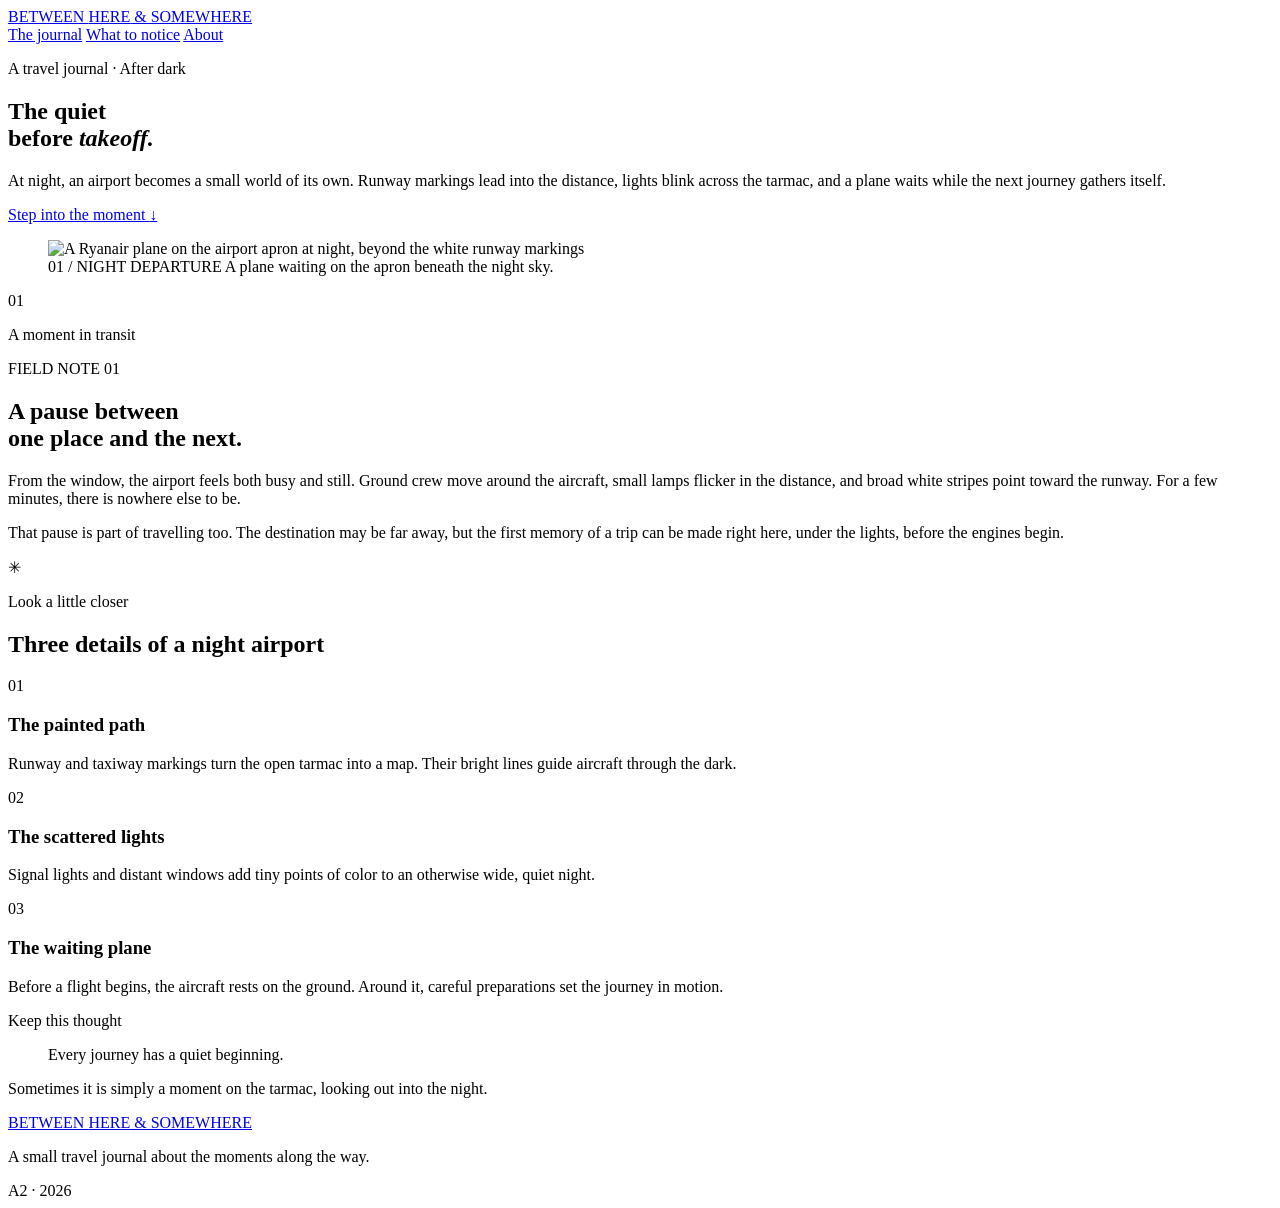
==== a2/index.html @ 98ce02ce "Add A2 night flight journal page" ====
<!-- chaoukisami2 -->
<!doctype html>
<html lang="en">
<head>
  <meta charset="utf-8">
  <meta name="viewport" content="width=device-width, initial-scale=1">
  <meta name="description" content="A short travel journal about the quiet moments before a night flight.">
  <title>Between Here &amp; Somewhere | A Night Flight Journal</title>
  <link rel="stylesheet" href="style.css">
</head>
<body>
  <header class="site-header">
    <a class="wordmark" href="#top">BETWEEN <span>HERE</span> &amp; SOMEWHERE</a>
    <nav aria-label="Main navigation">
      <a href="#journal">The journal</a>
      <a href="#noticing">What to notice</a>
      <a href="#footer">About</a>
    </nav>
  </header>

  <main id="top">
    <section class="hero" aria-labelledby="page-title">
      <div class="hero-copy">
        <p class="eyebrow"><span></span> A travel journal · After dark</p>
        <h1 id="page-title">The quiet<br>before <em>takeoff.</em></h1>
        <p class="intro">At night, an airport becomes a small world of its own. Runway markings lead into the distance, lights blink across the tarmac, and a plane waits while the next journey gathers itself.</p>
        <a class="text-link" href="#journal">Step into the moment <span aria-hidden="true">↓</span></a>
      </div>
      <figure class="hero-photo">
        <img class="hero-image" src="images/airport-night.jpg" alt="A Ryanair plane on the airport apron at night, beyond the white runway markings">
        <figcaption><span>01 / NIGHT DEPARTURE</span> A plane waiting on the apron beneath the night sky.</figcaption>
      </figure>
      <div class="hero-index" aria-hidden="true">01</div>
    </section>

    <section class="journal" id="journal" aria-labelledby="journal-title">
      <div class="journal-label"><p class="eyebrow">A moment in transit</p><span class="rule"></span><span class="small-label">FIELD NOTE 01</span></div>
      <div class="journal-copy">
        <h2 id="journal-title">A pause between<br>one place and the next.</h2>
        <p>From the window, the airport feels both busy and still. Ground crew move around the aircraft, small lamps flicker in the distance, and broad white stripes point toward the runway. For a few minutes, there is nowhere else to be.</p>
        <p>That pause is part of travelling too. The destination may be far away, but the first memory of a trip can be made right here, under the lights, before the engines begin.</p>
      </div>
      <div class="journal-mark" aria-hidden="true">✳</div>
    </section>

    <section class="noticing" id="noticing" aria-labelledby="noticing-title">
      <div class="section-heading">
        <p class="eyebrow">Look a little closer</p>
        <h2 id="noticing-title">Three details of a night airport</h2>
      </div>
      <div class="detail-grid">
        <article class="detail-card"><span class="detail-number">01</span><h3>The painted path</h3><p>Runway and taxiway markings turn the open tarmac into a map. Their bright lines guide aircraft through the dark.</p></article>
        <article class="detail-card"><span class="detail-number">02</span><h3>The scattered lights</h3><p>Signal lights and distant windows add tiny points of color to an otherwise wide, quiet night.</p></article>
        <article class="detail-card"><span class="detail-number">03</span><h3>The waiting plane</h3><p>Before a flight begins, the aircraft rests on the ground. Around it, careful preparations set the journey in motion.</p></article>
      </div>
    </section>

    <section class="closing-note">
      <p class="eyebrow">Keep this thought</p>
      <blockquote>Every journey has a quiet beginning.</blockquote>
      <p>Sometimes it is simply a moment on the tarmac, looking out into the night.</p>
    </section>
  </main>

  <footer id="footer">
    <a class="wordmark" href="#top">BETWEEN <span>HERE</span> &amp; SOMEWHERE</a>
    <p>A small travel journal about the moments along the way.</p>
    <span class="footer-mark">A2 · 2026</span>
  </footer>
</body>
</html>
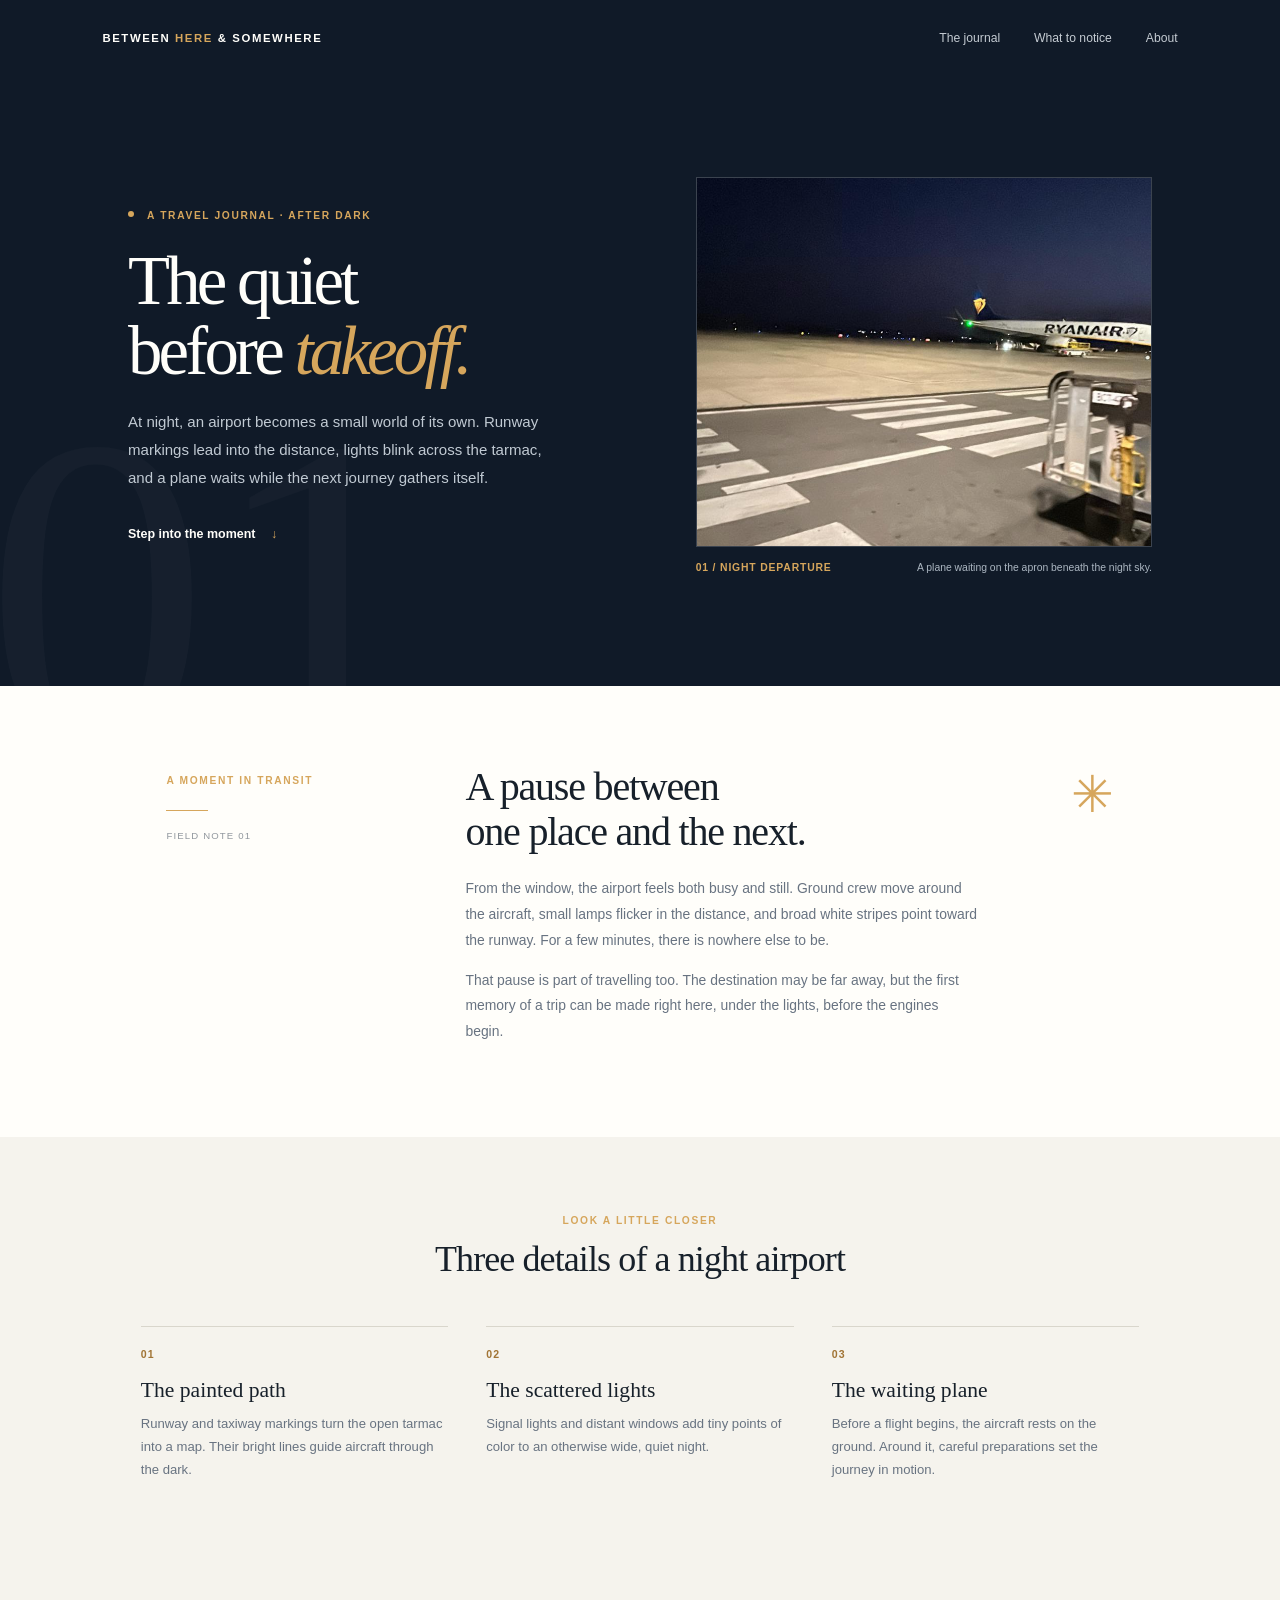
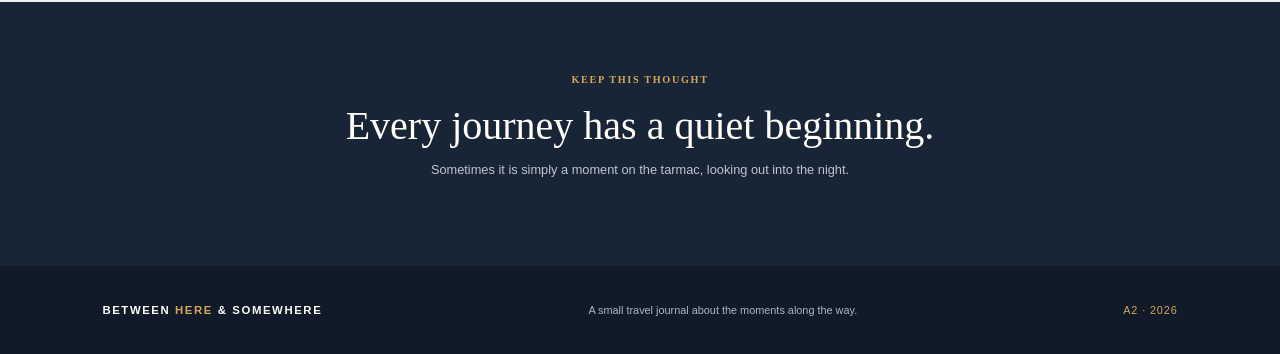
==== commit 49a4c059: "Add heading to closing section" ====
--- a/a2/index.html
+++ b/a2/index.html
@@ -56,7 +56,7 @@
     </section>
 
     <section class="closing-note">
-      <p class="eyebrow">Keep this thought</p>
+      <h2 class="eyebrow closing-eyebrow">Keep this thought</h2>
       <blockquote>Every journey has a quiet beginning.</blockquote>
       <p>Sometimes it is simply a moment on the tarmac, looking out into the night.</p>
     </section>
@@ -70,3 +70,4 @@
 </body>
 </html>
 
+
--- a/a2/style.css
+++ b/a2/style.css
@@ -0,0 +1,58 @@
+/* chaoukisami2 */
+:root {
+  --night: #101a28;
+  --night-soft: #182536;
+  --ink: #17202a;
+  --muted: #687381;
+  --paper: #f5f3ed;
+  --white: #fffefa;
+  --gold: #d6a65c;
+  --line: #d9d6cc;
+}
+
+* { box-sizing: border-box; }
+html { scroll-behavior: smooth; }
+body { margin: 0; color: var(--ink); background: var(--paper); font-family: Arial, Helvetica, sans-serif; }
+a { color: inherit; }
+.site-header { height: 76px; padding: 0 8%; display: flex; align-items: center; justify-content: space-between; background: var(--night); color: var(--white); }
+.wordmark { font-size: .71rem; letter-spacing: .14em; font-weight: 700; text-decoration: none; }
+.wordmark span { color: var(--gold); }
+nav { display: flex; gap: 34px; }
+nav a { color: #c4cbd2; font-size: .76rem; text-decoration: none; }
+nav a:hover { color: var(--gold); }
+.hero { min-height: 610px; padding: 72px 10% 82px; display: grid; grid-template-columns: 1fr .92fr; gap: 7%; align-items: center; position: relative; overflow: hidden; background: var(--night); color: var(--white); }
+.hero-copy { position: relative; z-index: 1; }
+.eyebrow { margin: 0; color: var(--gold); text-transform: uppercase; letter-spacing: .16em; font-size: .64rem; font-weight: 700; }
+.hero-copy .eyebrow span { display: inline-block; width: 6px; height: 6px; margin: 0 9px 2px 0; border-radius: 50%; background: var(--gold); }
+h1, h2, blockquote { font-family: Georgia, 'Times New Roman', serif; font-weight: 400; }
+h1 { margin: 25px 0 22px; font-size: 4.3rem; line-height: 1.02; letter-spacing: -.055em; }
+h1 em { color: var(--gold); font-weight: 400; }
+.intro { max-width: 430px; color: #c1cad3; font-size: .94rem; line-height: 1.85; }
+.text-link { display: inline-block; margin-top: 20px; color: var(--white); font-size: .78rem; font-weight: 700; text-decoration: none; }
+.text-link span { margin-left: 12px; color: var(--gold); }
+.hero-photo { margin: 0; position: relative; z-index: 1; }
+.hero-image { display: block; width: 100%; height: 370px; object-fit: cover; object-position: 53% center; border: 1px solid rgba(255,255,255,.18); }
+figcaption { display: flex; justify-content: space-between; gap: 15px; margin-top: 13px; color: #acb7c2; font-size: .65rem; line-height: 1.5; }
+figcaption span { flex: 0 0 auto; color: var(--gold); font-weight: 700; letter-spacing: .08em; }
+.hero-index { position: absolute; left: -15px; bottom: -132px; color: rgba(255,255,255,.025); font-family: Georgia, serif; font-size: 28rem; line-height: 1; }
+.journal { min-height: 350px; padding: 78px 13%; display: grid; grid-template-columns: .68fr 1.5fr .2fr; gap: 7%; align-items: start; background: var(--white); }
+.journal-label { padding-top: 11px; }
+.rule { display: block; width: 42px; height: 1px; margin: 24px 0 14px; background: var(--gold); }
+.small-label { color: #92989e; font-size: .6rem; letter-spacing: .12em; }
+.journal-copy h2 { margin: 0 0 22px; font-size: 2.5rem; line-height: 1.13; letter-spacing: -.03em; }
+.journal-copy p { max-width: 610px; color: var(--muted); font-size: .87rem; line-height: 1.85; }
+.journal-mark { color: var(--gold); font-size: 3.2rem; text-align: right; }
+.noticing { padding: 78px 11% 88px; background: var(--paper); }
+.section-heading { text-align: center; }
+.section-heading h2 { margin: 12px 0 0; font-size: 2.25rem; letter-spacing: -.025em; }
+.detail-grid { max-width: 1050px; margin: 46px auto 0; display: grid; grid-template-columns: repeat(3, 1fr); gap: 38px; }
+.detail-card { min-height: 188px; border-top: 1px solid var(--line); padding-top: 17px; }
+.detail-number { color: #a17435; font-size: .66rem; letter-spacing: .1em; font-weight: 700; }
+h3 { margin: 16px 0 10px; font-family: Georgia, 'Times New Roman', serif; font-size: 1.35rem; font-weight: 400; }
+.detail-card p { margin: 0; color: var(--muted); font-size: .82rem; line-height: 1.75; }
+.closing-note { padding: 72px 20px 77px; text-align: center; background: var(--night-soft); color: var(--white); }
+.closing-note blockquote { margin: 17px auto 13px; font-size: 2.5rem; }
+.closing-note > p:last-child { color: #bdc6ce; font-size: .8rem; }
+footer { min-height: 88px; padding: 25px 8%; display: flex; align-items: center; justify-content: space-between; gap: 20px; background: var(--night); color: var(--white); }
+footer p, .footer-mark { color: #aeb8c2; font-size: .68rem; }
+.footer-mark { color: var(--gold); letter-spacing: .08em; }
